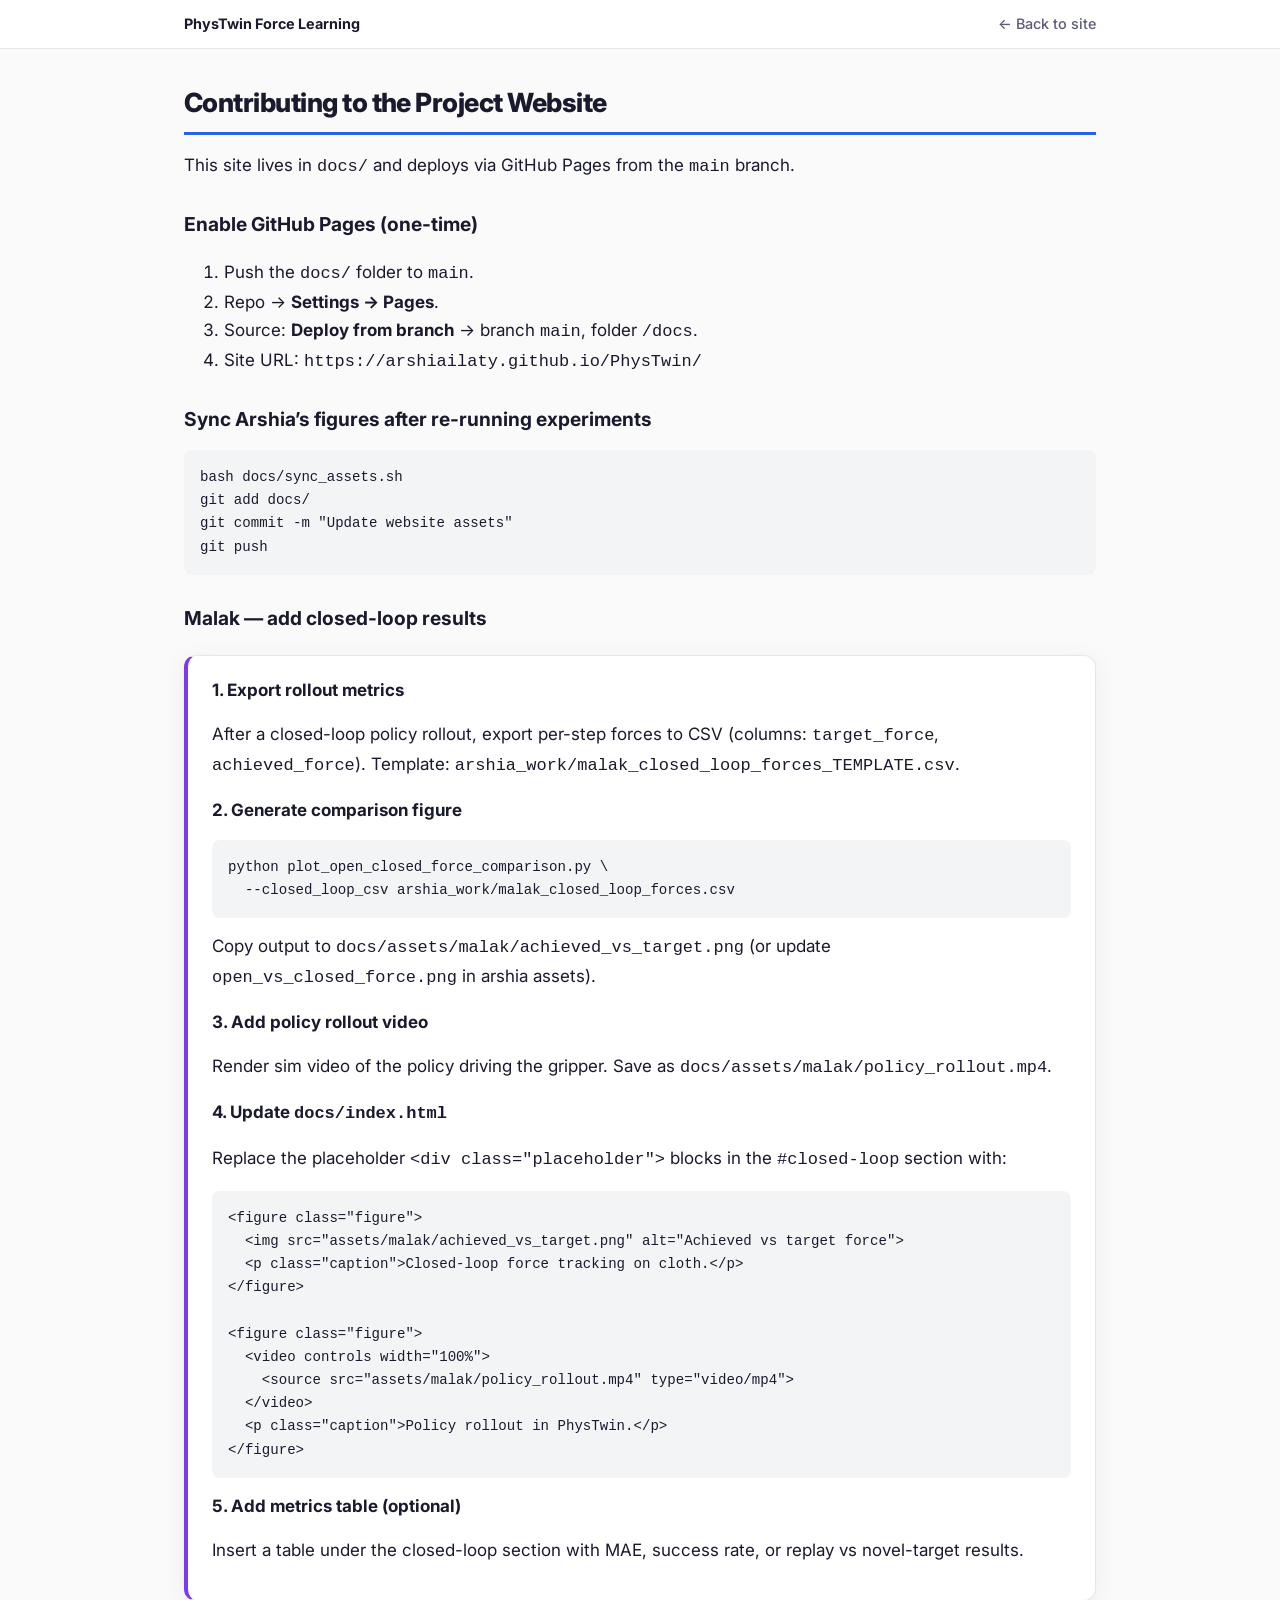
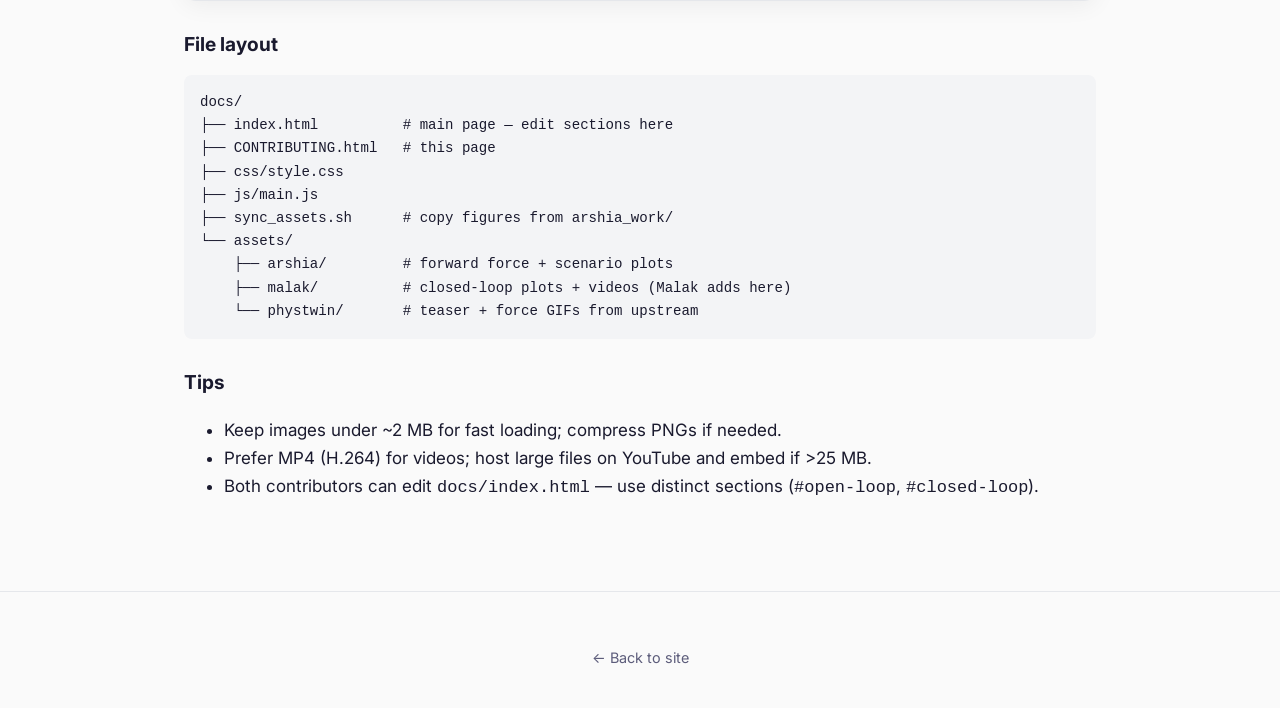
==== docs/CONTRIBUTING.html @ a629f53d "Add GitHub Pages project website for force learning work" ====
<!DOCTYPE html>
<html lang="en">
<head>
  <meta charset="utf-8">
  <meta name="viewport" content="width=device-width, initial-scale=1">
  <title>Contribute — PhysTwin Force Learning</title>
  <link rel="preconnect" href="https://fonts.googleapis.com">
  <link rel="preconnect" href="https://fonts.gstatic.com" crossorigin>
  <link href="https://fonts.googleapis.com/css2?family=Inter:wght@400;600;700&display=swap" rel="stylesheet">
  <link rel="stylesheet" href="css/style.css">
</head>
<body>

<nav class="site-nav">
  <div class="site-nav-inner">
    <a class="brand" href="index.html">PhysTwin Force Learning</a>
    <a href="index.html">← Back to site</a>
  </div>
</nav>

<section style="padding-top:2rem;">
  <h2>Contributing to the Project Website</h2>
  <p>This site lives in <code>docs/</code> and deploys via GitHub Pages from the <code>main</code> branch.</p>

  <h3>Enable GitHub Pages (one-time)</h3>
  <ol>
    <li>Push the <code>docs/</code> folder to <code>main</code>.</li>
    <li>Repo → <strong>Settings → Pages</strong>.</li>
    <li>Source: <strong>Deploy from branch</strong> → branch <code>main</code>, folder <code>/docs</code>.</li>
    <li>Site URL: <code>https://arshiailaty.github.io/PhysTwin/</code></li>
  </ol>

  <h3>Sync Arshia’s figures after re-running experiments</h3>
  <pre style="overflow-x:auto;font-size:0.88rem;background:#f3f4f6;padding:1rem;border-radius:8px;"><code>bash docs/sync_assets.sh
git add docs/
git commit -m "Update website assets"
git push</code></pre>

  <h3>Malak — add closed-loop results</h3>
  <div class="card malak">
    <p><strong>1. Export rollout metrics</strong></p>
    <p>After a closed-loop policy rollout, export per-step forces to CSV (columns: <code>target_force</code>, <code>achieved_force</code>). Template: <code>arshia_work/malak_closed_loop_forces_TEMPLATE.csv</code>.</p>

    <p><strong>2. Generate comparison figure</strong></p>
    <pre style="overflow-x:auto;font-size:0.88rem;background:#f3f4f6;padding:1rem;border-radius:8px;"><code>python plot_open_closed_force_comparison.py \
  --closed_loop_csv arshia_work/malak_closed_loop_forces.csv</code></pre>
    <p>Copy output to <code>docs/assets/malak/achieved_vs_target.png</code> (or update <code>open_vs_closed_force.png</code> in arshia assets).</p>

    <p><strong>3. Add policy rollout video</strong></p>
    <p>Render sim video of the policy driving the gripper. Save as <code>docs/assets/malak/policy_rollout.mp4</code>.</p>

    <p><strong>4. Update <code>docs/index.html</code></strong></p>
    <p>Replace the placeholder <code>&lt;div class="placeholder"&gt;</code> blocks in the <code>#closed-loop</code> section with:</p>
    <pre style="overflow-x:auto;font-size:0.88rem;background:#f3f4f6;padding:1rem;border-radius:8px;"><code>&lt;figure class="figure"&gt;
  &lt;img src="assets/malak/achieved_vs_target.png" alt="Achieved vs target force"&gt;
  &lt;p class="caption"&gt;Closed-loop force tracking on cloth.&lt;/p&gt;
&lt;/figure&gt;

&lt;figure class="figure"&gt;
  &lt;video controls width="100%"&gt;
    &lt;source src="assets/malak/policy_rollout.mp4" type="video/mp4"&gt;
  &lt;/video&gt;
  &lt;p class="caption"&gt;Policy rollout in PhysTwin.&lt;/p&gt;
&lt;/figure&gt;</code></pre>

    <p><strong>5. Add metrics table (optional)</strong></p>
    <p>Insert a table under the closed-loop section with MAE, success rate, or replay vs novel-target results.</p>
  </div>

  <h3>File layout</h3>
  <pre style="overflow-x:auto;font-size:0.88rem;background:#f3f4f6;padding:1rem;border-radius:8px;"><code>docs/
├── index.html          # main page — edit sections here
├── CONTRIBUTING.html   # this page
├── css/style.css
├── js/main.js
├── sync_assets.sh      # copy figures from arshia_work/
└── assets/
    ├── arshia/         # forward force + scenario plots
    ├── malak/          # closed-loop plots + videos (Malak adds here)
    └── phystwin/       # teaser + force GIFs from upstream</code></pre>

  <h3>Tips</h3>
  <ul>
    <li>Keep images under ~2 MB for fast loading; compress PNGs if needed.</li>
    <li>Prefer MP4 (H.264) for videos; host large files on YouTube and embed if &gt;25 MB.</li>
    <li>Both contributors can edit <code>docs/index.html</code> — use distinct sections (<code>#open-loop</code>, <code>#closed-loop</code>).</li>
  </ul>
</section>

<footer>
  <p><a href="index.html">← Back to site</a></p>
</footer>

</body>
</html>
---- docs/css/style.css ----
/* PhysTwin Force Learning — project page styles */

:root {
  --bg: #fafafa;
  --surface: #ffffff;
  --text: #1a1a2e;
  --muted: #5c5c7a;
  --accent: #2563eb;
  --accent-soft: #dbeafe;
  --border: #e5e7eb;
  --arshia: #059669;
  --malak: #7c3aed;
  --shadow: 0 4px 24px rgba(0, 0, 0, 0.06);
  --radius: 12px;
  --max-width: 960px;
  --font: "Inter", -apple-system, BlinkMacSystemFont, "Segoe UI", Roboto, sans-serif;
}

* {
  box-sizing: border-box;
}

html {
  scroll-behavior: smooth;
}

body {
  margin: 0;
  font-family: var(--font);
  font-size: 17px;
  line-height: 1.65;
  color: var(--text);
  background: var(--bg);
}

a {
  color: var(--accent);
  text-decoration: none;
}

a:hover {
  text-decoration: underline;
}

/* Nav */
.site-nav {
  position: sticky;
  top: 0;
  z-index: 100;
  background: rgba(255, 255, 255, 0.92);
  backdrop-filter: blur(10px);
  border-bottom: 1px solid var(--border);
}

.site-nav-inner {
  max-width: var(--max-width);
  margin: 0 auto;
  padding: 0.75rem 1.5rem;
  display: flex;
  flex-wrap: wrap;
  align-items: center;
  gap: 0.5rem 1.25rem;
}

.site-nav .brand {
  font-weight: 700;
  color: var(--text);
  margin-right: auto;
}

.site-nav a {
  font-size: 0.9rem;
  color: var(--muted);
  font-weight: 500;
}

.site-nav a:hover {
  color: var(--accent);
  text-decoration: none;
}

/* Hero */
.hero {
  text-align: center;
  padding: 3.5rem 1.5rem 2.5rem;
  max-width: var(--max-width);
  margin: 0 auto;
}

.hero h1 {
  font-size: clamp(1.75rem, 4vw, 2.35rem);
  font-weight: 800;
  line-height: 1.25;
  margin: 0 0 1rem;
  letter-spacing: -0.02em;
}

.hero .subtitle {
  font-size: 1.1rem;
  color: var(--muted);
  max-width: 42rem;
  margin: 0 auto 1.5rem;
}

.authors {
  font-size: 1rem;
  margin-bottom: 1.25rem;
}

.authors span {
  white-space: nowrap;
}

.affiliation {
  font-size: 0.95rem;
  color: var(--muted);
  margin-bottom: 1.5rem;
}

.hero-links {
  display: flex;
  flex-wrap: wrap;
  justify-content: center;
  gap: 0.75rem;
}

.btn {
  display: inline-block;
  padding: 0.55rem 1.15rem;
  border-radius: 8px;
  font-weight: 600;
  font-size: 0.95rem;
  border: 1px solid var(--border);
  background: var(--surface);
  color: var(--text);
  transition: background 0.15s, border-color 0.15s;
}

.btn:hover {
  background: var(--accent-soft);
  border-color: var(--accent);
  text-decoration: none;
}

.btn-primary {
  background: var(--accent);
  border-color: var(--accent);
  color: #fff;
}

.btn-primary:hover {
  background: #1d4ed8;
  color: #fff;
}

.teaser-img {
  max-width: 100%;
  border-radius: var(--radius);
  box-shadow: var(--shadow);
  margin-top: 2rem;
}

/* Sections */
section {
  max-width: var(--max-width);
  margin: 0 auto;
  padding: 2.5rem 1.5rem;
}

section h2 {
  font-size: 1.65rem;
  font-weight: 800;
  margin: 0 0 1rem;
  letter-spacing: -0.02em;
  padding-bottom: 0.5rem;
  border-bottom: 3px solid var(--accent);
}

section h3 {
  font-size: 1.2rem;
  font-weight: 700;
  margin: 1.75rem 0 0.75rem;
}

section p {
  margin: 0 0 1rem;
}

.lead {
  font-size: 1.05rem;
  color: var(--muted);
}

/* Cards & tables */
.card {
  background: var(--surface);
  border: 1px solid var(--border);
  border-radius: var(--radius);
  padding: 1.25rem 1.5rem;
  margin: 1.25rem 0;
  box-shadow: var(--shadow);
}

.card.arshia {
  border-left: 4px solid var(--arshia);
}

.card.malak {
  border-left: 4px solid var(--malak);
}

table {
  width: 100%;
  border-collapse: collapse;
  font-size: 0.92rem;
  margin: 1rem 0;
}

th, td {
  border: 1px solid var(--border);
  padding: 0.6rem 0.75rem;
  text-align: left;
}

th {
  background: #f3f4f6;
  font-weight: 600;
}

.table-scroll {
  overflow-x: auto;
}

/* Two-track diagram */
.split-diagram {
  display: grid;
  grid-template-columns: 1fr auto 1fr;
  gap: 1rem;
  align-items: stretch;
  margin: 1.5rem 0;
}

.split-col {
  background: var(--surface);
  border: 1px solid var(--border);
  border-radius: var(--radius);
  padding: 1.25rem;
}

.split-col.arshia { border-top: 4px solid var(--arshia); }
.split-col.malak { border-top: 4px solid var(--malak); }

.split-col h4 {
  margin: 0 0 0.75rem;
  font-size: 1rem;
}

.split-col ul {
  margin: 0;
  padding-left: 1.2rem;
  font-size: 0.95rem;
}

.split-mid {
  display: flex;
  align-items: center;
  font-weight: 700;
  color: var(--muted);
  font-size: 0.85rem;
}

@media (max-width: 700px) {
  .split-diagram {
    grid-template-columns: 1fr;
  }
  .split-mid {
    justify-content: center;
    padding: 0.5rem 0;
  }
}

/* Figures */
.figure {
  margin: 1.5rem 0;
  text-align: center;
}

.figure img,
.figure video {
  max-width: 100%;
  border-radius: var(--radius);
  box-shadow: var(--shadow);
}

.figure-grid {
  display: grid;
  grid-template-columns: repeat(auto-fit, minmax(260px, 1fr));
  gap: 1.25rem;
  margin: 1.5rem 0;
}

.figure-grid .figure {
  margin: 0;
}

.caption {
  font-size: 0.88rem;
  color: var(--muted);
  margin-top: 0.65rem;
  line-height: 1.45;
}

.placeholder {
  background: linear-gradient(135deg, #f3f4f6 0%, #e5e7eb 100%);
  border: 2px dashed #cbd5e1;
  border-radius: var(--radius);
  padding: 2.5rem 1.5rem;
  text-align: center;
  color: var(--muted);
  min-height: 180px;
  display: flex;
  flex-direction: column;
  align-items: center;
  justify-content: center;
}

.placeholder strong {
  color: var(--malak);
  display: block;
  margin-bottom: 0.5rem;
}

.placeholder code {
  font-size: 0.85rem;
  background: rgba(255,255,255,0.7);
  padding: 0.15rem 0.4rem;
  border-radius: 4px;
}

/* GIF row */
.gif-row {
  display: grid;
  grid-template-columns: repeat(3, 1fr);
  gap: 1rem;
  margin: 1.5rem 0;
}

.gif-row img {
  width: 100%;
  border-radius: var(--radius);
  box-shadow: var(--shadow);
}

@media (max-width: 600px) {
  .gif-row {
    grid-template-columns: 1fr;
  }
}

/* Flow steps */
.flow {
  counter-reset: step;
  list-style: none;
  padding: 0;
  margin: 1rem 0;
}

.flow li {
  position: relative;
  padding: 0.75rem 0 0.75rem 2.75rem;
  border-left: 2px solid var(--border);
  margin-left: 1rem;
}

.flow li::before {
  counter-increment: step;
  content: counter(step);
  position: absolute;
  left: -1.1rem;
  top: 0.65rem;
  width: 1.75rem;
  height: 1.75rem;
  background: var(--accent);
  color: #fff;
  border-radius: 50%;
  font-size: 0.8rem;
  font-weight: 700;
  display: flex;
  align-items: center;
  justify-content: center;
}

.tag {
  display: inline-block;
  font-size: 0.75rem;
  font-weight: 600;
  padding: 0.2rem 0.55rem;
  border-radius: 999px;
  margin-right: 0.35rem;
}

.tag-arshia { background: #d1fae5; color: #065f46; }
.tag-malak { background: #ede9fe; color: #5b21b6; }
.tag-shared { background: var(--accent-soft); color: #1e40af; }

/* Footer */
footer {
  text-align: center;
  padding: 2.5rem 1.5rem 3rem;
  color: var(--muted);
  font-size: 0.9rem;
  border-top: 1px solid var(--border);
  margin-top: 2rem;
}

footer a {
  color: var(--muted);
}
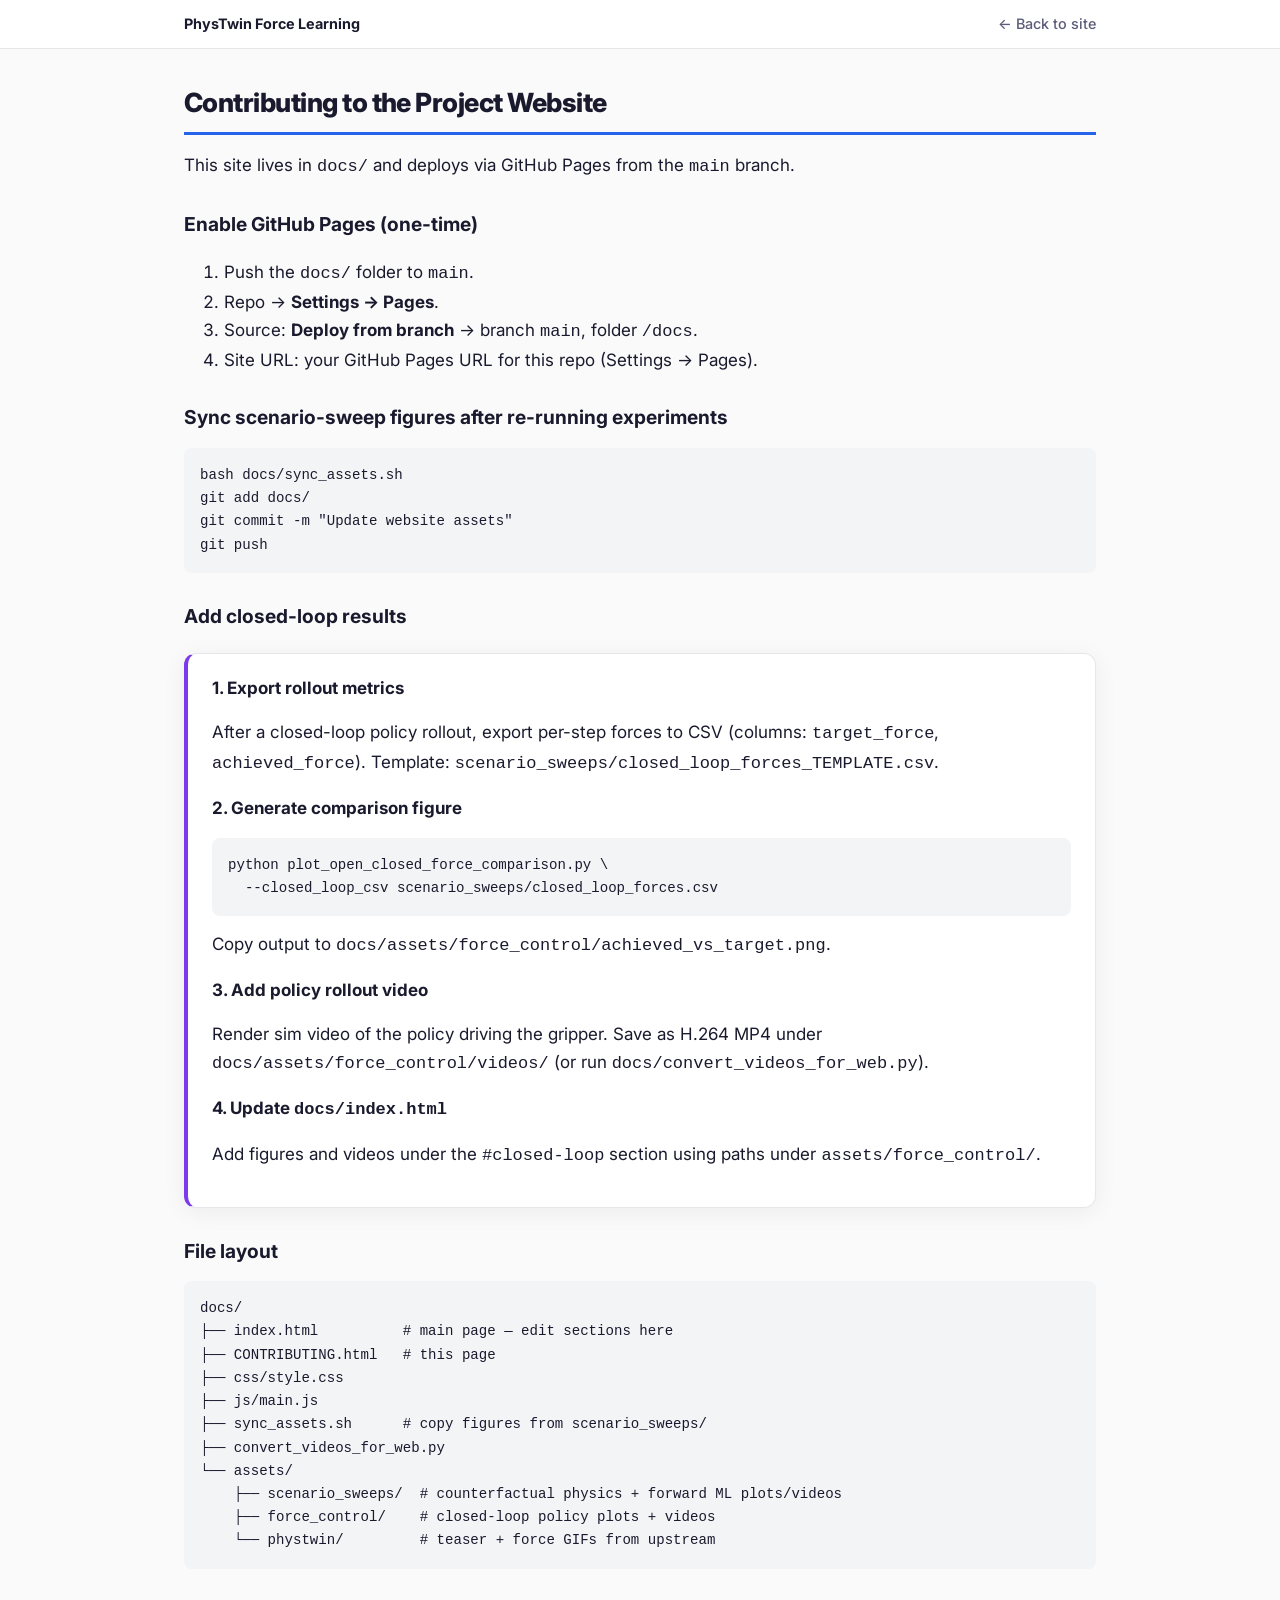
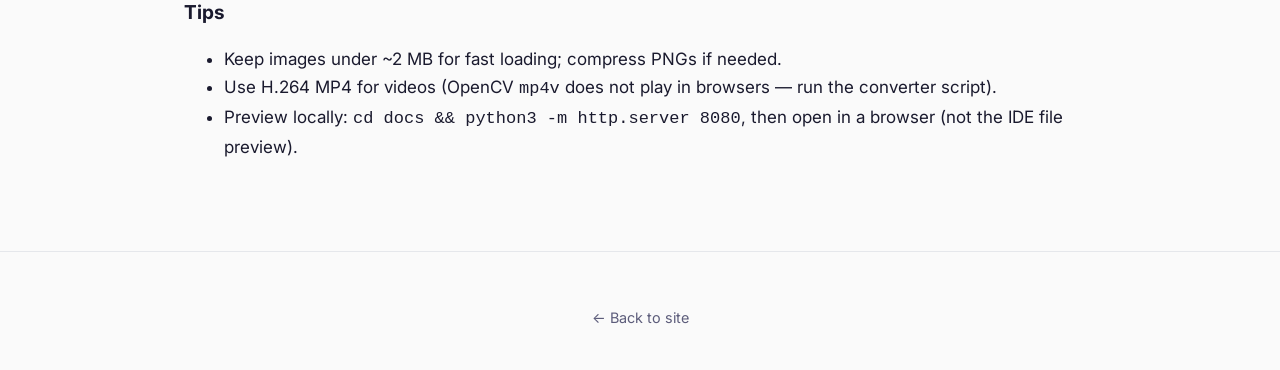
==== commit 69016e5d: "adding physics sweeps and open loop policy" ====
--- a/docs/CONTRIBUTING.html
+++ b/docs/CONTRIBUTING.html
@@ -27,44 +27,30 @@
     <li>Push the <code>docs/</code> folder to <code>main</code>.</li>
     <li>Repo → <strong>Settings → Pages</strong>.</li>
     <li>Source: <strong>Deploy from branch</strong> → branch <code>main</code>, folder <code>/docs</code>.</li>
-    <li>Site URL: <code>https://arshiailaty.github.io/PhysTwin/</code></li>
+    <li>Site URL: your GitHub Pages URL for this repo (Settings → Pages).</li>
   </ol>
 
-  <h3>Sync Arshia’s figures after re-running experiments</h3>
+  <h3>Sync scenario-sweep figures after re-running experiments</h3>
   <pre style="overflow-x:auto;font-size:0.88rem;background:#f3f4f6;padding:1rem;border-radius:8px;"><code>bash docs/sync_assets.sh
 git add docs/
 git commit -m "Update website assets"
 git push</code></pre>
 
-  <h3>Malak — add closed-loop results</h3>
-  <div class="card malak">
+  <h3>Add closed-loop results</h3>
+  <div class="card control">
     <p><strong>1. Export rollout metrics</strong></p>
-    <p>After a closed-loop policy rollout, export per-step forces to CSV (columns: <code>target_force</code>, <code>achieved_force</code>). Template: <code>arshia_work/malak_closed_loop_forces_TEMPLATE.csv</code>.</p>
+    <p>After a closed-loop policy rollout, export per-step forces to CSV (columns: <code>target_force</code>, <code>achieved_force</code>). Template: <code>scenario_sweeps/closed_loop_forces_TEMPLATE.csv</code>.</p>
 
     <p><strong>2. Generate comparison figure</strong></p>
     <pre style="overflow-x:auto;font-size:0.88rem;background:#f3f4f6;padding:1rem;border-radius:8px;"><code>python plot_open_closed_force_comparison.py \
-  --closed_loop_csv arshia_work/malak_closed_loop_forces.csv</code></pre>
-    <p>Copy output to <code>docs/assets/malak/achieved_vs_target.png</code> (or update <code>open_vs_closed_force.png</code> in arshia assets).</p>
+  --closed_loop_csv scenario_sweeps/closed_loop_forces.csv</code></pre>
+    <p>Copy output to <code>docs/assets/force_control/achieved_vs_target.png</code>.</p>
 
     <p><strong>3. Add policy rollout video</strong></p>
-    <p>Render sim video of the policy driving the gripper. Save as <code>docs/assets/malak/policy_rollout.mp4</code>.</p>
+    <p>Render sim video of the policy driving the gripper. Save as H.264 MP4 under <code>docs/assets/force_control/videos/</code> (or run <code>docs/convert_videos_for_web.py</code>).</p>
 
     <p><strong>4. Update <code>docs/index.html</code></strong></p>
-    <p>Replace the placeholder <code>&lt;div class="placeholder"&gt;</code> blocks in the <code>#closed-loop</code> section with:</p>
-    <pre style="overflow-x:auto;font-size:0.88rem;background:#f3f4f6;padding:1rem;border-radius:8px;"><code>&lt;figure class="figure"&gt;
-  &lt;img src="assets/malak/achieved_vs_target.png" alt="Achieved vs target force"&gt;
-  &lt;p class="caption"&gt;Closed-loop force tracking on cloth.&lt;/p&gt;
-&lt;/figure&gt;
-
-&lt;figure class="figure"&gt;
-  &lt;video controls width="100%"&gt;
-    &lt;source src="assets/malak/policy_rollout.mp4" type="video/mp4"&gt;
-  &lt;/video&gt;
-  &lt;p class="caption"&gt;Policy rollout in PhysTwin.&lt;/p&gt;
-&lt;/figure&gt;</code></pre>
-
-    <p><strong>5. Add metrics table (optional)</strong></p>
-    <p>Insert a table under the closed-loop section with MAE, success rate, or replay vs novel-target results.</p>
+    <p>Add figures and videos under the <code>#closed-loop</code> section using paths under <code>assets/force_control/</code>.</p>
   </div>
 
   <h3>File layout</h3>
@@ -73,17 +59,18 @@
 ├── CONTRIBUTING.html   # this page
 ├── css/style.css
 ├── js/main.js
-├── sync_assets.sh      # copy figures from arshia_work/
+├── sync_assets.sh      # copy figures from scenario_sweeps/
+├── convert_videos_for_web.py
 └── assets/
-    ├── arshia/         # forward force + scenario plots
-    ├── malak/          # closed-loop plots + videos (Malak adds here)
-    └── phystwin/       # teaser + force GIFs from upstream</code></pre>
+    ├── scenario_sweeps/  # counterfactual physics + forward ML plots/videos
+    ├── force_control/    # closed-loop policy plots + videos
+    └── phystwin/         # teaser + force GIFs from upstream</code></pre>
 
   <h3>Tips</h3>
   <ul>
     <li>Keep images under ~2 MB for fast loading; compress PNGs if needed.</li>
-    <li>Prefer MP4 (H.264) for videos; host large files on YouTube and embed if &gt;25 MB.</li>
-    <li>Both contributors can edit <code>docs/index.html</code> — use distinct sections (<code>#open-loop</code>, <code>#closed-loop</code>).</li>
+    <li>Use H.264 MP4 for videos (OpenCV <code>mp4v</code> does not play in browsers — run the converter script).</li>
+    <li>Preview locally: <code>cd docs && python3 -m http.server 8080</code>, then open in a browser (not the IDE file preview).</li>
   </ul>
 </section>
 
--- a/docs/css/style.css
+++ b/docs/css/style.css
@@ -8,8 +8,8 @@
   --accent: #2563eb;
   --accent-soft: #dbeafe;
   --border: #e5e7eb;
-  --arshia: #059669;
-  --malak: #7c3aed;
+  --sweeps: #059669;
+  --control: #7c3aed;
   --shadow: 0 4px 24px rgba(0, 0, 0, 0.06);
   --radius: 12px;
   --max-width: 960px;
@@ -201,12 +201,12 @@
   box-shadow: var(--shadow);
 }
 
-.card.arshia {
-  border-left: 4px solid var(--arshia);
-}
-
-.card.malak {
-  border-left: 4px solid var(--malak);
+.card.sweeps {
+  border-left: 4px solid var(--sweeps);
+}
+
+.card.control {
+  border-left: 4px solid var(--control);
 }
 
 table {
@@ -247,8 +247,8 @@
   padding: 1.25rem;
 }
 
-.split-col.arshia { border-top: 4px solid var(--arshia); }
-.split-col.malak { border-top: 4px solid var(--malak); }
+.split-col.sweeps { border-top: 4px solid var(--sweeps); }
+.split-col.control { border-top: 4px solid var(--control); }
 
 .split-col h4 {
   margin: 0 0 0.75rem;
@@ -303,6 +303,17 @@
   margin: 0;
 }
 
+.figure-compact {
+  max-width: 560px;
+  margin-left: auto;
+  margin-right: auto;
+}
+
+.figure-compact img {
+  width: 100%;
+  height: auto;
+}
+
 .caption {
   font-size: 0.88rem;
   color: var(--muted);
@@ -325,7 +336,7 @@
 }
 
 .placeholder strong {
-  color: var(--malak);
+  color: var(--control);
   display: block;
   margin-bottom: 0.5rem;
 }
@@ -399,8 +410,8 @@
   margin-right: 0.35rem;
 }
 
-.tag-arshia { background: #d1fae5; color: #065f46; }
-.tag-malak { background: #ede9fe; color: #5b21b6; }
+.tag-sweeps { background: #d1fae5; color: #065f46; }
+.tag-control { background: #ede9fe; color: #5b21b6; }
 .tag-shared { background: var(--accent-soft); color: #1e40af; }
 
 /* Footer */
